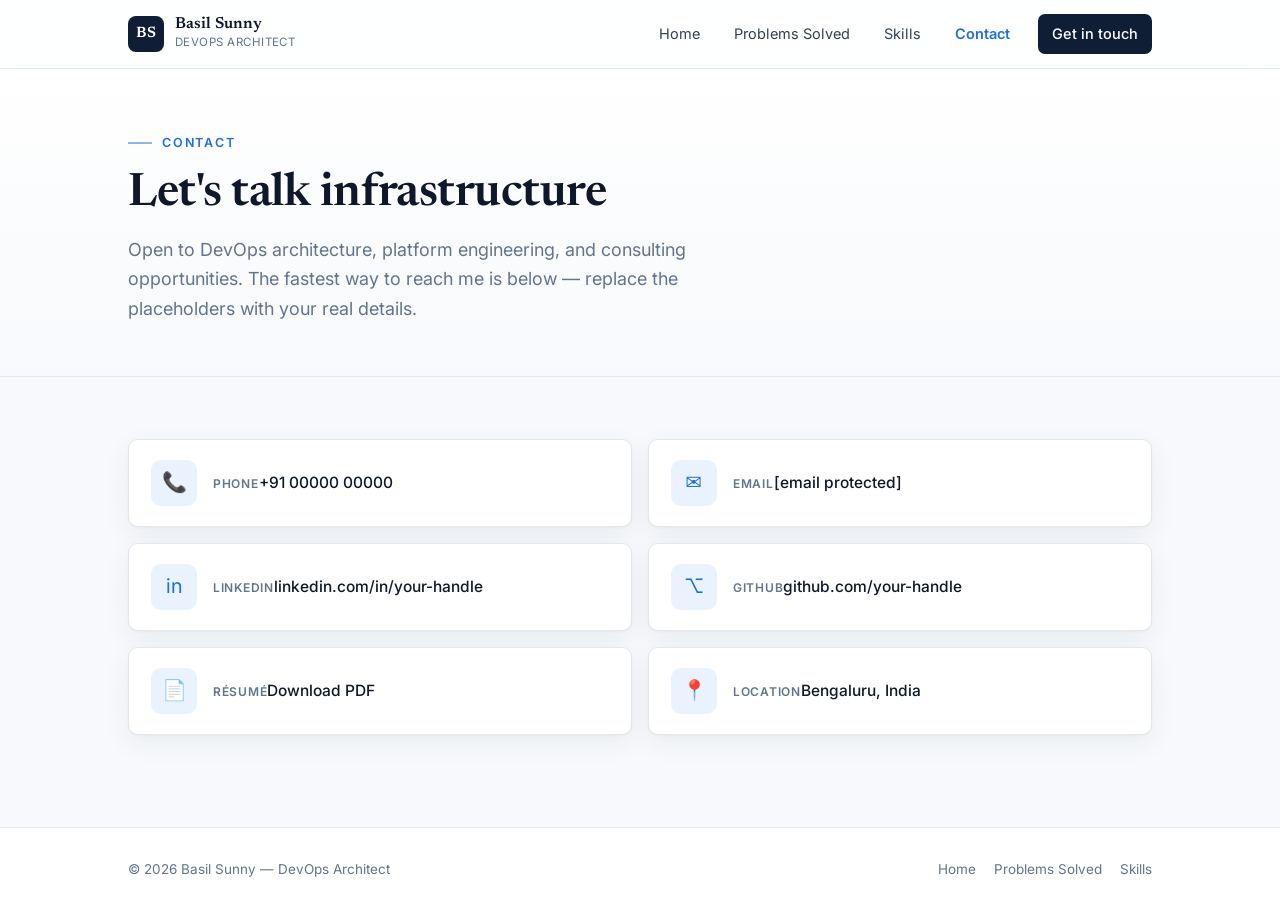
==== contact.html @ 32f5db90 "Improved site" ====
<!DOCTYPE html>
<html lang="en">
<head>
<meta charset="UTF-8">
<meta name="viewport" content="width=device-width, initial-scale=1.0">
<title>Contact — Basil Sunny</title>
<link rel="preconnect" href="https://fonts.googleapis.com">
<link rel="preconnect" href="https://fonts.gstatic.com" crossorigin>
<link href="https://fonts.googleapis.com/css2?family=Inter:wght@400;500;600&family=Newsreader:opsz,wght@6..72,400;6..72,500;6..72,600&display=swap" rel="stylesheet">
<link rel="stylesheet" href="styles.css">
</head>
<body>

<nav class="nav">
  <div class="wrap nav-in">
    <a href="index.html" class="brand">
      <span class="mark">BS</span>
      <span class="who"><b>Basil Sunny</b><span>DevOps Architect</span></span>
    </a>
    <div class="nav-links" id="navlinks">
      <a href="index.html">Home</a>
      <a href="problems.html">Problems Solved</a>
      <a href="skills.html">Skills</a>
      <a href="contact.html" class="active">Contact</a>
      <a href="contact.html" class="nav-cta">Get in touch</a>
    </div>
    <button class="menu-btn" id="menuBtn" aria-label="Menu">≡</button>
  </div>
</nav>

<section class="pagehead">
  <div class="wrap">
    <div class="eyebrow">Contact</div>
    <h1>Let's talk infrastructure</h1>
    <p class="sub">Open to DevOps architecture, platform engineering, and consulting opportunities. The fastest way to reach me is below — replace the placeholders with your real details.</p>
  </div>
</section>

<section>
  <div class="wrap">
    <div class="contact-grid">
      <a class="cwidget reveal" href="tel:+910000000000">
        <span class="ic">📞</span>
        <span><span class="k">Phone</span><span class="v">+91 00000 00000</span></span>
      </a>
      <a class="cwidget reveal" href="mailto:[email protected]">
        <span class="ic">✉️</span>
        <span><span class="k">Email</span><span class="v">[email protected]</span></span>
      </a>
      <a class="cwidget reveal" href="https://linkedin.com/in/your-handle" target="_blank" rel="noopener">
        <span class="ic">in</span>
        <span><span class="k">LinkedIn</span><span class="v">linkedin.com/in/your-handle</span></span>
      </a>
      <a class="cwidget reveal" href="https://github.com/your-handle" target="_blank" rel="noopener">
        <span class="ic">⌥</span>
        <span><span class="k">GitHub</span><span class="v">github.com/your-handle</span></span>
      </a>
      <a class="cwidget reveal" href="resume.pdf">
        <span class="ic">📄</span>
        <span><span class="k">Résumé</span><span class="v">Download PDF</span></span>
      </a>
      <a class="cwidget reveal" href="#">
        <span class="ic">📍</span>
        <span><span class="k">Location</span><span class="v">Bengaluru, India</span></span>
      </a>
    </div>
  </div>
</section>

<footer>
  <div class="wrap foot-in">
    <span>© 2026 Basil Sunny — DevOps Architect</span>
    <div class="fl">
      <a href="index.html">Home</a>
      <a href="problems.html">Problems Solved</a>
      <a href="skills.html">Skills</a>
    </div>
  </div>
</footer>

<script src="app.js"></script>
</body>
</html>
---- styles.css ----
/* ===== Basil Sunny — shared styles (navy + slate, corporate-clean) ===== */
:root{
  --navy:#0f1e34;        /* deep navy ink */
  --navy-2:#16294a;      /* raised navy */
  --slate:#334155;       /* slate text */
  --slate-2:#64748b;     /* muted slate */
  --line:#e2e8f0;        /* hairline */
  --line-2:#cbd5e1;
  --bg:#f7f9fc;          /* page bg */
  --surface:#ffffff;     /* cards */
  --ink:#0f172a;         /* headings */
  --accent:#1d6fdb;      /* corporate blue */
  --accent-dk:#1657ad;
  --gold:#b8893d;        /* restrained accent for seniority cues */
  --radius:10px;
  --shadow:0 1px 2px rgba(15,30,52,.04),0 8px 28px rgba(15,30,52,.06);
}
*{box-sizing:border-box;margin:0;padding:0}
html{scroll-behavior:smooth}
body{
  background:var(--bg);color:var(--slate);
  font-family:"Inter",system-ui,-apple-system,Segoe UI,Roboto,sans-serif;
  line-height:1.65;-webkit-font-smoothing:antialiased;
}
a{color:inherit;text-decoration:none}
.wrap{max-width:1080px;margin:0 auto;padding:0 28px}
h1,h2,h3,h4{color:var(--ink);font-family:"Newsreader","Georgia",serif;font-weight:600;letter-spacing:-.01em;line-height:1.15}

/* ---------- NAV ---------- */
.nav{position:sticky;top:0;z-index:50;background:rgba(255,255,255,.88);
  backdrop-filter:blur(10px);border-bottom:1px solid var(--line)}
.nav-in{display:flex;align-items:center;justify-content:space-between;height:68px}
.brand{display:flex;align-items:center;gap:11px;font-family:"Newsreader",serif}
.brand .mark{width:36px;height:36px;border-radius:8px;background:var(--navy);
  color:#fff;display:grid;place-items:center;font-weight:600;font-size:15px;letter-spacing:.5px}
.brand .who{line-height:1.1}
.brand .who b{display:block;color:var(--ink);font-size:16px;font-weight:600}
.brand .who span{font-family:"Inter",sans-serif;font-size:11.5px;color:var(--slate-2);letter-spacing:.04em;text-transform:uppercase}
.nav-links{display:flex;gap:6px;align-items:center}
.nav-links a{font-size:14.5px;color:var(--slate);padding:8px 14px;border-radius:7px;transition:.18s}
.nav-links a:hover{background:#eef3f9;color:var(--ink)}
.nav-links a.active{color:var(--accent);font-weight:600}
.nav-cta{margin-left:8px;background:var(--navy);color:#fff!important;font-weight:500}
.nav-cta:hover{background:var(--navy-2)!important;color:#fff!important}
.menu-btn{display:none;background:none;border:1px solid var(--line-2);border-radius:7px;
  width:40px;height:40px;font-size:20px;color:var(--ink);cursor:pointer}

/* ---------- HERO / PAGE HEAD ---------- */
.pagehead{background:linear-gradient(180deg,#fff,var(--bg));border-bottom:1px solid var(--line);padding:64px 0 52px}
.eyebrow{font-size:12.5px;letter-spacing:.14em;text-transform:uppercase;color:var(--accent);
  font-weight:600;margin-bottom:14px;display:flex;align-items:center;gap:10px}
.eyebrow::before{content:"";width:24px;height:2px;background:var(--accent);opacity:.5}
.pagehead h1{font-size:clamp(32px,5vw,46px)}
.pagehead .sub{font-size:18px;color:var(--slate-2);max-width:620px;margin-top:14px}

/* ---------- BUTTONS ---------- */
.btn{display:inline-flex;align-items:center;gap:9px;font-size:14.5px;font-weight:500;
  padding:12px 22px;border-radius:8px;border:1px solid transparent;cursor:pointer;transition:.2s}
.btn-primary{background:var(--accent);color:#fff}
.btn-primary:hover{background:var(--accent-dk);box-shadow:0 6px 18px rgba(29,111,219,.28);transform:translateY(-1px)}
.btn-outline{background:#fff;border-color:var(--line-2);color:var(--ink)}
.btn-outline:hover{border-color:var(--accent);color:var(--accent);transform:translateY(-1px)}

/* ---------- SECTIONS ---------- */
section{padding:62px 0}
.sec-head{margin-bottom:34px}
.sec-head .eyebrow{justify-content:flex-start}
.sec-head h2{font-size:clamp(26px,3.6vw,34px)}
.sec-head p{color:var(--slate-2);max-width:640px;margin-top:10px;font-size:16px}

/* ---------- HERO SPLIT ---------- */
.hero{display:grid;grid-template-columns:1fr 300px;gap:54px;align-items:start}
.hero .lede{font-size:17px;color:var(--slate);max-width:560px;margin:18px 0 28px;line-height:1.7}
.hero .ctas{display:flex;gap:13px;flex-wrap:wrap}
.profile-card{background:var(--surface);border:1px solid var(--line);border-radius:var(--radius);
  box-shadow:var(--shadow);overflow:hidden}
.profile-card .ph{height:96px;background:linear-gradient(120deg,var(--navy),var(--navy-2))}
.profile-card .body{padding:0 22px 24px;text-align:center;margin-top:-46px}
.profile-card .avatar{width:92px;height:92px;border-radius:50%;border:4px solid #fff;object-fit:cover;background:#dbe4ef;margin:0 auto}
.profile-card .name{font-family:"Newsreader",serif;font-size:19px;color:var(--ink);font-weight:600;margin-top:12px}
.profile-card .role{font-size:13px;color:var(--accent);font-weight:600;letter-spacing:.02em}
.profile-card ul{list-style:none;margin-top:18px;border-top:1px solid var(--line);padding-top:16px;text-align:left;display:grid;gap:11px;font-size:13.5px}
.profile-card li{display:flex;justify-content:space-between;color:var(--slate-2)}
.profile-card li b{color:var(--ink);font-weight:500}

/* ---------- TIMELINE ---------- */
.timeline{position:relative;margin-left:6px}
.timeline::before{content:"";position:absolute;left:7px;top:6px;bottom:6px;width:2px;background:var(--line)}
.job{position:relative;padding:0 0 30px 38px}
.job:last-child{padding-bottom:0}
.job::before{content:"";position:absolute;left:0;top:5px;width:16px;height:16px;border-radius:50%;
  background:#fff;border:3px solid var(--accent)}
.job .when{font-size:12.5px;color:var(--slate-2);font-weight:500;letter-spacing:.02em}
.job h3{font-size:18px;margin:3px 0 1px}
.job .co{font-size:14px;color:var(--accent);font-weight:600;margin-bottom:9px}
.job ul{margin:0;padding-left:18px;font-size:14.5px;color:var(--slate);display:grid;gap:5px}
.job ul li::marker{color:var(--line-2)}

/* ---------- CARDS GRID ---------- */
.grid{display:grid;gap:18px}
.grid.cols-2{grid-template-columns:1fr 1fr}
.grid.cols-3{grid-template-columns:repeat(3,1fr)}
.card{background:var(--surface);border:1px solid var(--line);border-radius:var(--radius);
  padding:26px;box-shadow:var(--shadow);transition:.22s}
.card:hover{transform:translateY(-3px);box-shadow:0 12px 34px rgba(15,30,52,.10);border-color:var(--line-2)}

/* problem widget */
.problem .tag{display:inline-block;font-size:11.5px;font-weight:600;letter-spacing:.06em;text-transform:uppercase;
  color:var(--accent);background:#eaf2fd;border-radius:5px;padding:4px 10px;margin-bottom:14px}
.problem h3{font-size:19px;margin-bottom:10px}
.problem .lbl{font-size:12px;font-weight:600;letter-spacing:.06em;text-transform:uppercase;color:var(--slate-2);margin:14px 0 4px}
.problem p{font-size:14.5px;color:var(--slate)}
.problem .stack{margin-top:16px;display:flex;gap:7px;flex-wrap:wrap}
.problem .stack span{font-size:11.5px;color:var(--slate-2);background:var(--bg);border:1px solid var(--line);border-radius:5px;padding:4px 9px}
.editable{outline:none;border-radius:4px;transition:.15s}
.editable:focus{background:#fffbe9;box-shadow:0 0 0 2px var(--gold)}
.edit-hint{font-size:12.5px;color:var(--slate-2);background:#fff;border:1px dashed var(--line-2);
  border-radius:8px;padding:11px 16px;margin-bottom:26px;display:flex;align-items:center;gap:9px}

/* contact widgets */
.contact-grid{display:grid;grid-template-columns:repeat(2,1fr);gap:16px}
.cwidget{display:flex;align-items:center;gap:16px;background:var(--surface);border:1px solid var(--line);
  border-radius:var(--radius);padding:20px 22px;box-shadow:var(--shadow);transition:.2s}
.cwidget:hover{transform:translateY(-2px);border-color:var(--accent);box-shadow:0 10px 28px rgba(29,111,219,.12)}
.cwidget .ic{width:46px;height:46px;border-radius:10px;flex-shrink:0;display:grid;place-items:center;
  background:#eaf2fd;color:var(--accent);font-size:20px}
.cwidget .k{font-size:12px;letter-spacing:.06em;text-transform:uppercase;color:var(--slate-2);font-weight:600}
.cwidget .v{font-size:15.5px;color:var(--ink);font-weight:500;margin-top:1px;word-break:break-word}

/* skill placeholder */
.soon{text-align:center;padding:70px 24px;background:var(--surface);border:1px dashed var(--line-2);
  border-radius:var(--radius)}
.soon .ic{font-size:34px}
.soon h3{font-size:22px;margin:14px 0 8px}
.soon p{color:var(--slate-2);max-width:440px;margin:0 auto}

/* ---------- FOOTER ---------- */
footer{border-top:1px solid var(--line);background:#fff;padding:30px 0;margin-top:30px}
.foot-in{display:flex;justify-content:space-between;align-items:center;flex-wrap:wrap;gap:12px;
  font-size:13.5px;color:var(--slate-2)}
.foot-in .fl{display:flex;gap:18px}
.foot-in a:hover{color:var(--accent)}

/* reveal */
.reveal{opacity:0;transform:translateY(16px);transition:opacity .55s ease,transform .55s ease}
.reveal.in{opacity:1;transform:none}

/* ---------- RESPONSIVE ---------- */
@media(max-width:880px){
  .hero{grid-template-columns:1fr}
  .profile-card{max-width:340px}
  .nav-links{display:none}
  .menu-btn{display:grid;place-items:center}
  .nav-links.open{display:flex;position:absolute;top:68px;left:0;right:0;flex-direction:column;
    align-items:stretch;background:#fff;border-bottom:1px solid var(--line);padding:14px 28px;gap:4px}
  .nav-links.open a{padding:11px 14px}
  .nav-cta{margin-left:0}
}
@media(max-width:680px){
  .grid.cols-2,.grid.cols-3,.contact-grid{grid-template-columns:1fr}
}
@media(prefers-reduced-motion:reduce){*{animation:none!important;transition:none!important}.reveal{opacity:1;transform:none}}
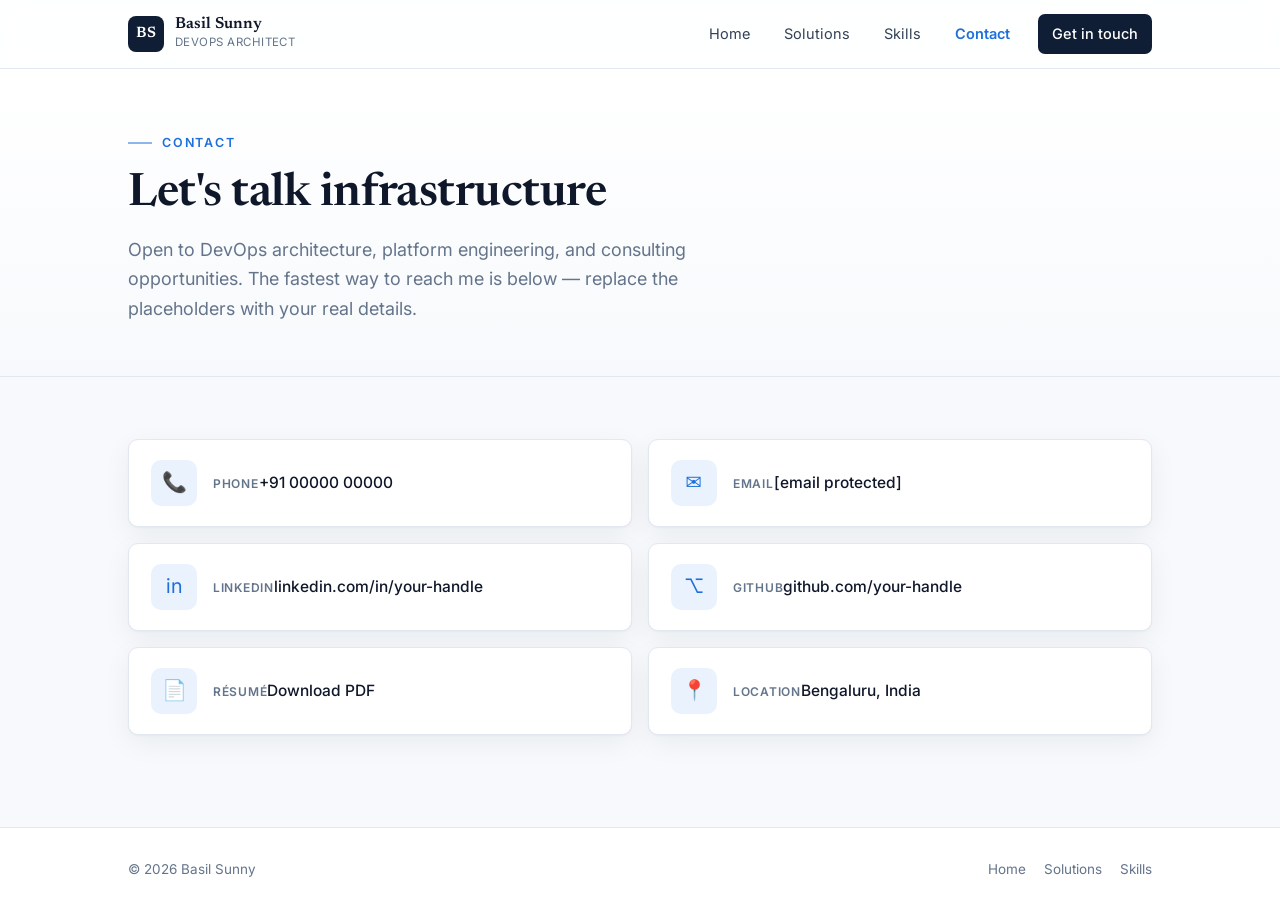
==== commit ba713ebc: "Improved site" ====
--- a/contact.html
+++ b/contact.html
@@ -19,7 +19,7 @@
     </a>
     <div class="nav-links" id="navlinks">
       <a href="index.html">Home</a>
-      <a href="problems.html">Problems Solved</a>
+      <a href="problems.html">Solutions</a>
       <a href="skills.html">Skills</a>
       <a href="contact.html" class="active">Contact</a>
       <a href="contact.html" class="nav-cta">Get in touch</a>
@@ -69,10 +69,10 @@
 
 <footer>
   <div class="wrap foot-in">
-    <span>© 2026 Basil Sunny — DevOps Architect</span>
+    <span>© 2026 Basil Sunny</span>
     <div class="fl">
       <a href="index.html">Home</a>
-      <a href="problems.html">Problems Solved</a>
+      <a href="problems.html">Solutions</a>
       <a href="skills.html">Skills</a>
     </div>
   </div>
--- a/styles.css
+++ b/styles.css
@@ -50,6 +50,7 @@
 .eyebrow{font-size:12.5px;letter-spacing:.14em;text-transform:uppercase;color:var(--accent);
   font-weight:600;margin-bottom:14px;display:flex;align-items:center;gap:10px}
 .eyebrow::before{content:"";width:24px;height:2px;background:var(--accent);opacity:.5}
+.greeting{font-size:16px;color:var(--slate-2);margin-bottom:8px}
 .pagehead h1{font-size:clamp(32px,5vw,46px)}
 .pagehead .sub{font-size:18px;color:var(--slate-2);max-width:620px;margin-top:14px}
 
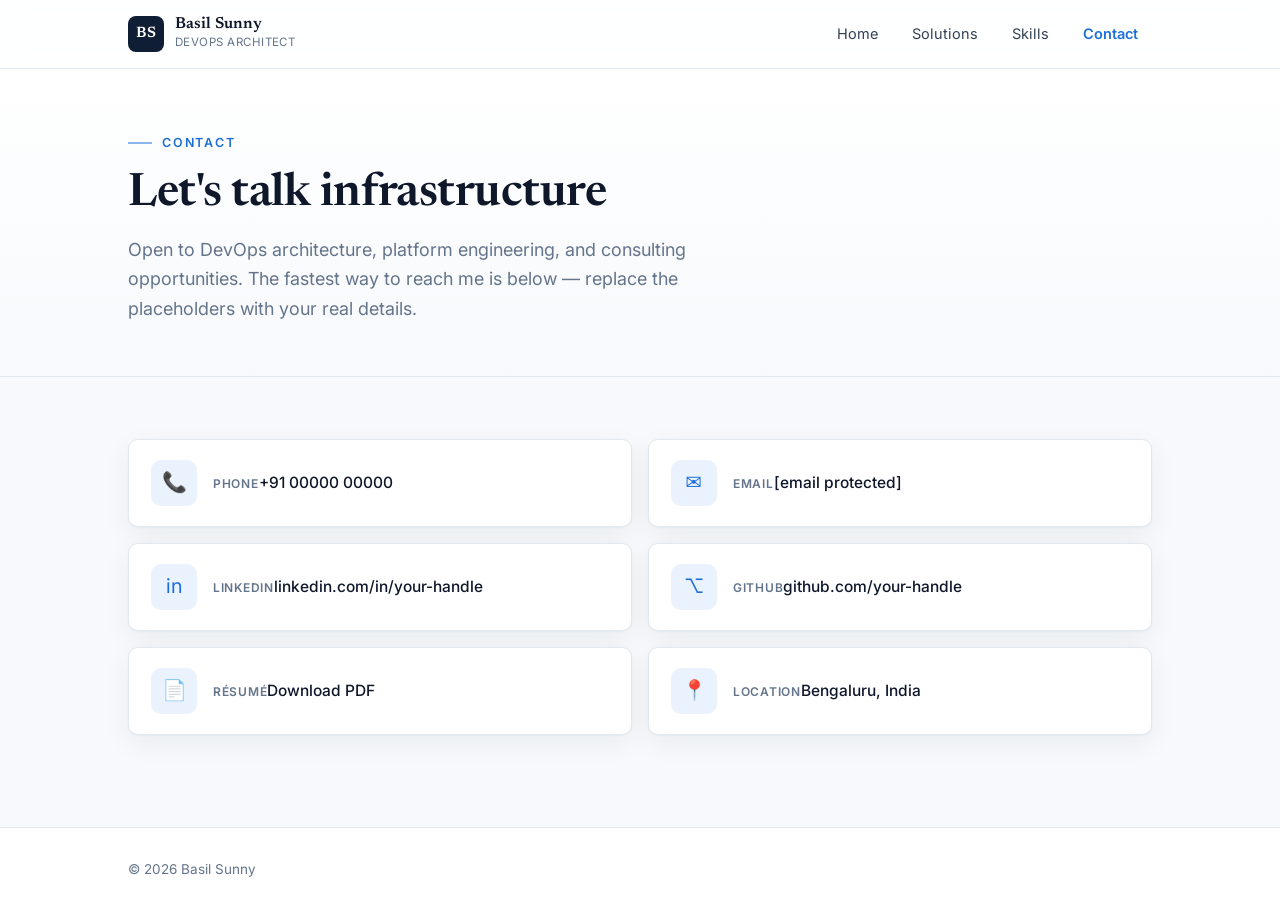
==== commit bdd5a780: "Improved site" ====
--- a/contact.html
+++ b/contact.html
@@ -22,7 +22,6 @@
       <a href="problems.html">Solutions</a>
       <a href="skills.html">Skills</a>
       <a href="contact.html" class="active">Contact</a>
-      <a href="contact.html" class="nav-cta">Get in touch</a>
     </div>
     <button class="menu-btn" id="menuBtn" aria-label="Menu">≡</button>
   </div>
@@ -70,11 +69,6 @@
 <footer>
   <div class="wrap foot-in">
     <span>© 2026 Basil Sunny</span>
-    <div class="fl">
-      <a href="index.html">Home</a>
-      <a href="problems.html">Solutions</a>
-      <a href="skills.html">Skills</a>
-    </div>
   </div>
 </footer>
 
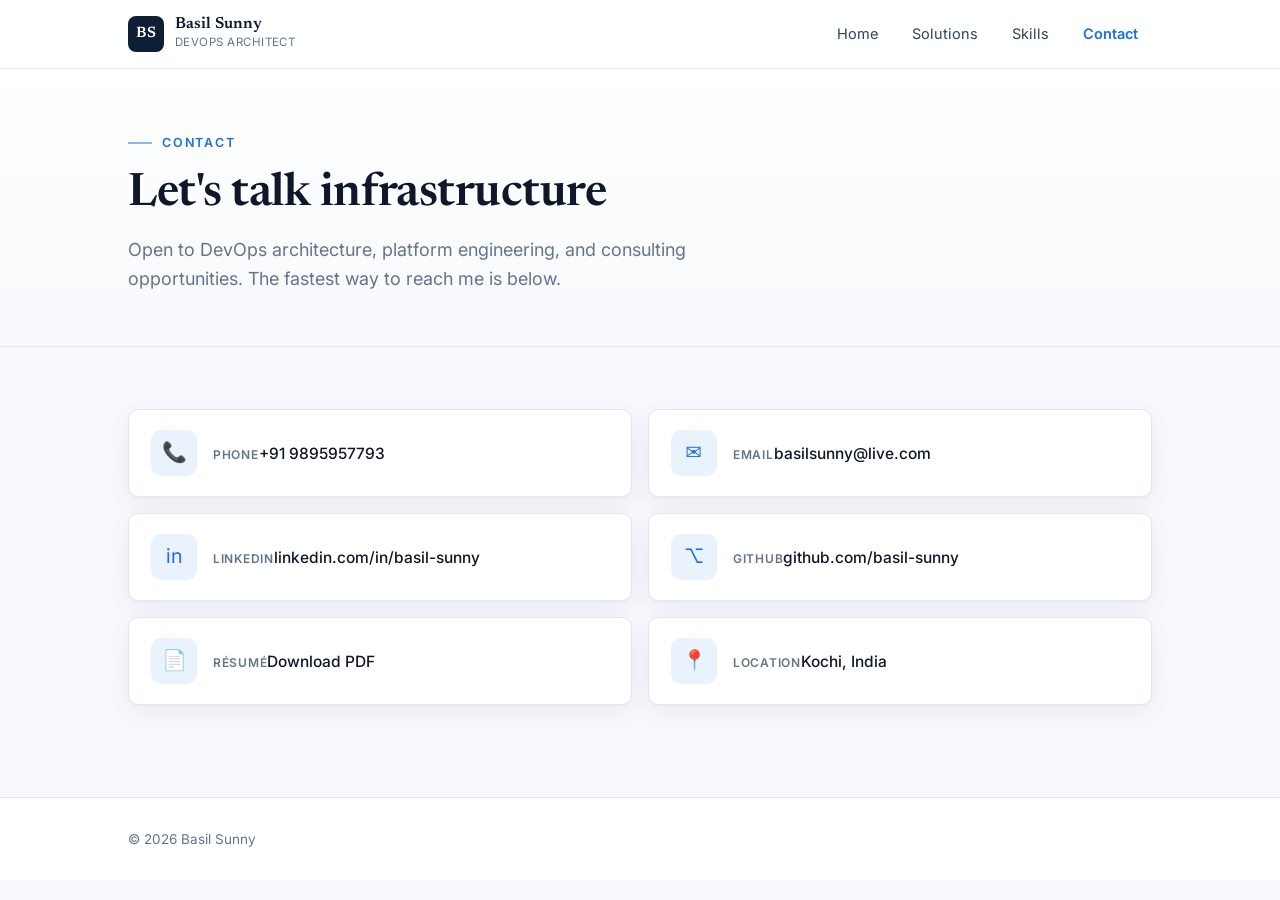
==== commit 5f794b45: "Improved site" ====
--- a/contact.html
+++ b/contact.html
@@ -31,28 +31,28 @@
   <div class="wrap">
     <div class="eyebrow">Contact</div>
     <h1>Let's talk infrastructure</h1>
-    <p class="sub">Open to DevOps architecture, platform engineering, and consulting opportunities. The fastest way to reach me is below — replace the placeholders with your real details.</p>
+    <p class="sub">Open to DevOps architecture, platform engineering, and consulting opportunities. The fastest way to reach me is below.</p>
   </div>
 </section>
 
 <section>
   <div class="wrap">
     <div class="contact-grid">
-      <a class="cwidget reveal" href="tel:+910000000000">
+      <a class="cwidget reveal" href="tel:+919895957793">
         <span class="ic">📞</span>
-        <span><span class="k">Phone</span><span class="v">+91 00000 00000</span></span>
+        <span><span class="k">Phone</span><span class="v">+91 9895957793</span></span>
       </a>
-      <a class="cwidget reveal" href="mailto:[email protected]">
+      <a class="cwidget reveal" href="mailto:basilsunny@live.com">
         <span class="ic">✉️</span>
-        <span><span class="k">Email</span><span class="v">[email protected]</span></span>
+        <span><span class="k">Email</span><span class="v">basilsunny@live.com</span></span>
       </a>
-      <a class="cwidget reveal" href="https://linkedin.com/in/your-handle" target="_blank" rel="noopener">
+      <a class="cwidget reveal" href="https://linkedin.com/in/basil-sunny" target="_blank" rel="noopener">
         <span class="ic">in</span>
-        <span><span class="k">LinkedIn</span><span class="v">linkedin.com/in/your-handle</span></span>
+        <span><span class="k">LinkedIn</span><span class="v">linkedin.com/in/basil-sunny</span></span>
       </a>
-      <a class="cwidget reveal" href="https://github.com/your-handle" target="_blank" rel="noopener">
+      <a class="cwidget reveal" href="https://github.com/basil-sunny" target="_blank" rel="noopener">
         <span class="ic">⌥</span>
-        <span><span class="k">GitHub</span><span class="v">github.com/your-handle</span></span>
+        <span><span class="k">GitHub</span><span class="v">github.com/basil-sunny</span></span>
       </a>
       <a class="cwidget reveal" href="resume.pdf">
         <span class="ic">📄</span>
@@ -60,7 +60,7 @@
       </a>
       <a class="cwidget reveal" href="#">
         <span class="ic">📍</span>
-        <span><span class="k">Location</span><span class="v">Bengaluru, India</span></span>
+        <span><span class="k">Location</span><span class="v">Kochi, India</span></span>
       </a>
     </div>
   </div>
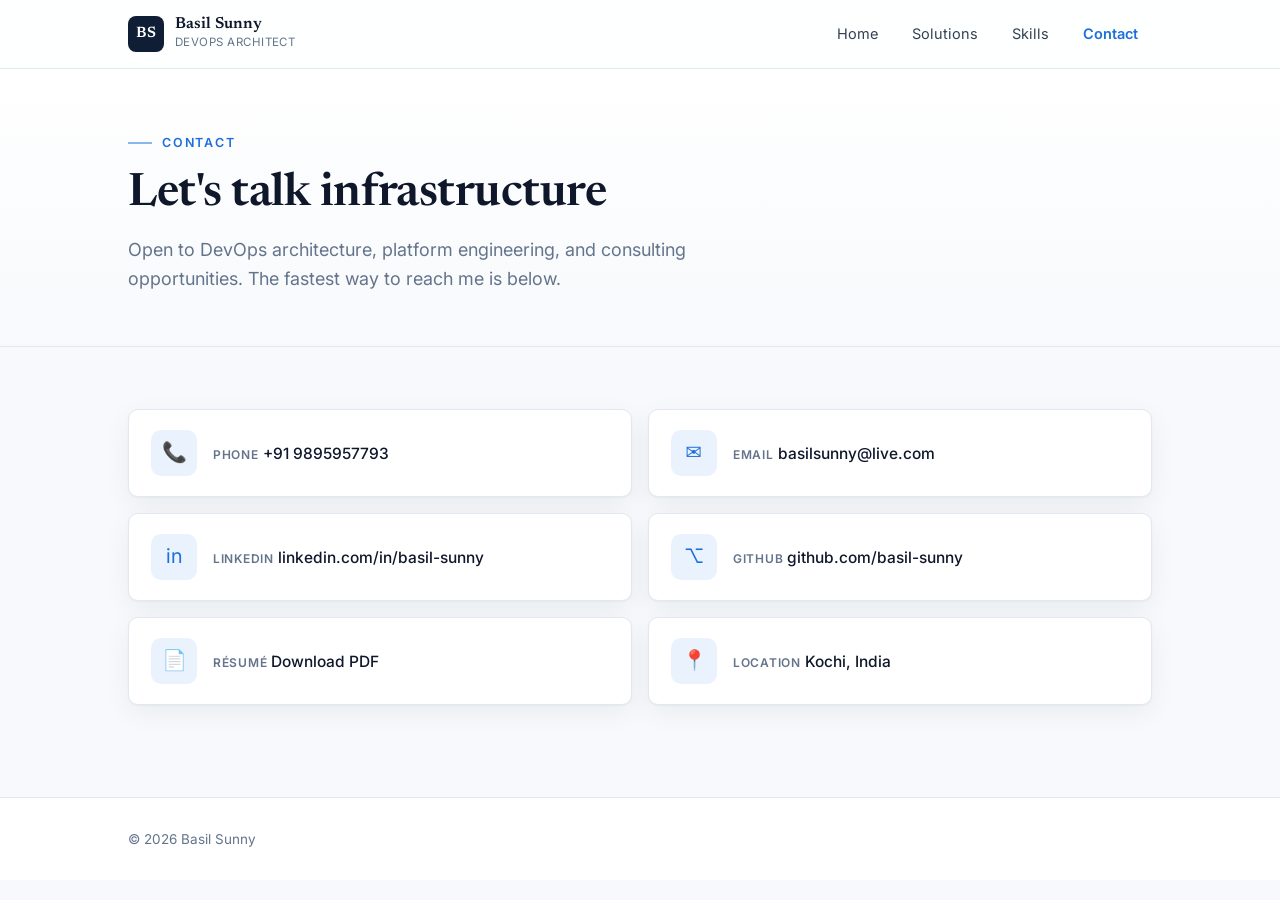
==== commit dcbac22f: "Improved site" ====
--- a/contact.html
+++ b/contact.html
@@ -4,6 +4,7 @@
 <meta charset="UTF-8">
 <meta name="viewport" content="width=device-width, initial-scale=1.0">
 <title>Contact — Basil Sunny</title>
+<link rel="icon" href="favicon.svg" type="image/svg+xml">
 <link rel="preconnect" href="https://fonts.googleapis.com">
 <link rel="preconnect" href="https://fonts.gstatic.com" crossorigin>
 <link href="https://fonts.googleapis.com/css2?family=Inter:wght@400;500;600&family=Newsreader:opsz,wght@6..72,400;6..72,500;6..72,600&display=swap" rel="stylesheet">
@@ -40,27 +41,27 @@
     <div class="contact-grid">
       <a class="cwidget reveal" href="tel:+919895957793">
         <span class="ic">📞</span>
-        <span><span class="k">Phone</span><span class="v">+91 9895957793</span></span>
+        <span><span class="k">Phone</span><span class="v"> +91 9895957793</span></span>
       </a>
       <a class="cwidget reveal" href="mailto:basilsunny@live.com">
         <span class="ic">✉️</span>
-        <span><span class="k">Email</span><span class="v">basilsunny@live.com</span></span>
+        <span><span class="k">Email</span><span class="v"> basilsunny@live.com</span></span>
       </a>
       <a class="cwidget reveal" href="https://linkedin.com/in/basil-sunny" target="_blank" rel="noopener">
         <span class="ic">in</span>
-        <span><span class="k">LinkedIn</span><span class="v">linkedin.com/in/basil-sunny</span></span>
+        <span><span class="k">LinkedIn</span><span class="v"> linkedin.com/in/basil-sunny</span></span>
       </a>
       <a class="cwidget reveal" href="https://github.com/basil-sunny" target="_blank" rel="noopener">
         <span class="ic">⌥</span>
-        <span><span class="k">GitHub</span><span class="v">github.com/basil-sunny</span></span>
+        <span><span class="k">GitHub</span><span class="v"> github.com/basil-sunny</span></span>
       </a>
       <a class="cwidget reveal" href="resume.pdf">
         <span class="ic">📄</span>
-        <span><span class="k">Résumé</span><span class="v">Download PDF</span></span>
+        <span><span class="k">Résumé</span><span class="v"> Download PDF</span></span>
       </a>
       <a class="cwidget reveal" href="#">
         <span class="ic">📍</span>
-        <span><span class="k">Location</span><span class="v">Kochi, India</span></span>
+        <span><span class="k">Location</span><span class="v"> Kochi, India</span></span>
       </a>
     </div>
   </div>
--- a/styles.css
+++ b/styles.css
@@ -113,8 +113,6 @@
 .problem p{font-size:14.5px;color:var(--slate)}
 .problem .stack{margin-top:16px;display:flex;gap:7px;flex-wrap:wrap}
 .problem .stack span{font-size:11.5px;color:var(--slate-2);background:var(--bg);border:1px solid var(--line);border-radius:5px;padding:4px 9px}
-.editable{outline:none;border-radius:4px;transition:.15s}
-.editable:focus{background:#fffbe9;box-shadow:0 0 0 2px var(--gold)}
 .edit-hint{font-size:12.5px;color:var(--slate-2);background:#fff;border:1px dashed var(--line-2);
   border-radius:8px;padding:11px 16px;margin-bottom:26px;display:flex;align-items:center;gap:9px}
 
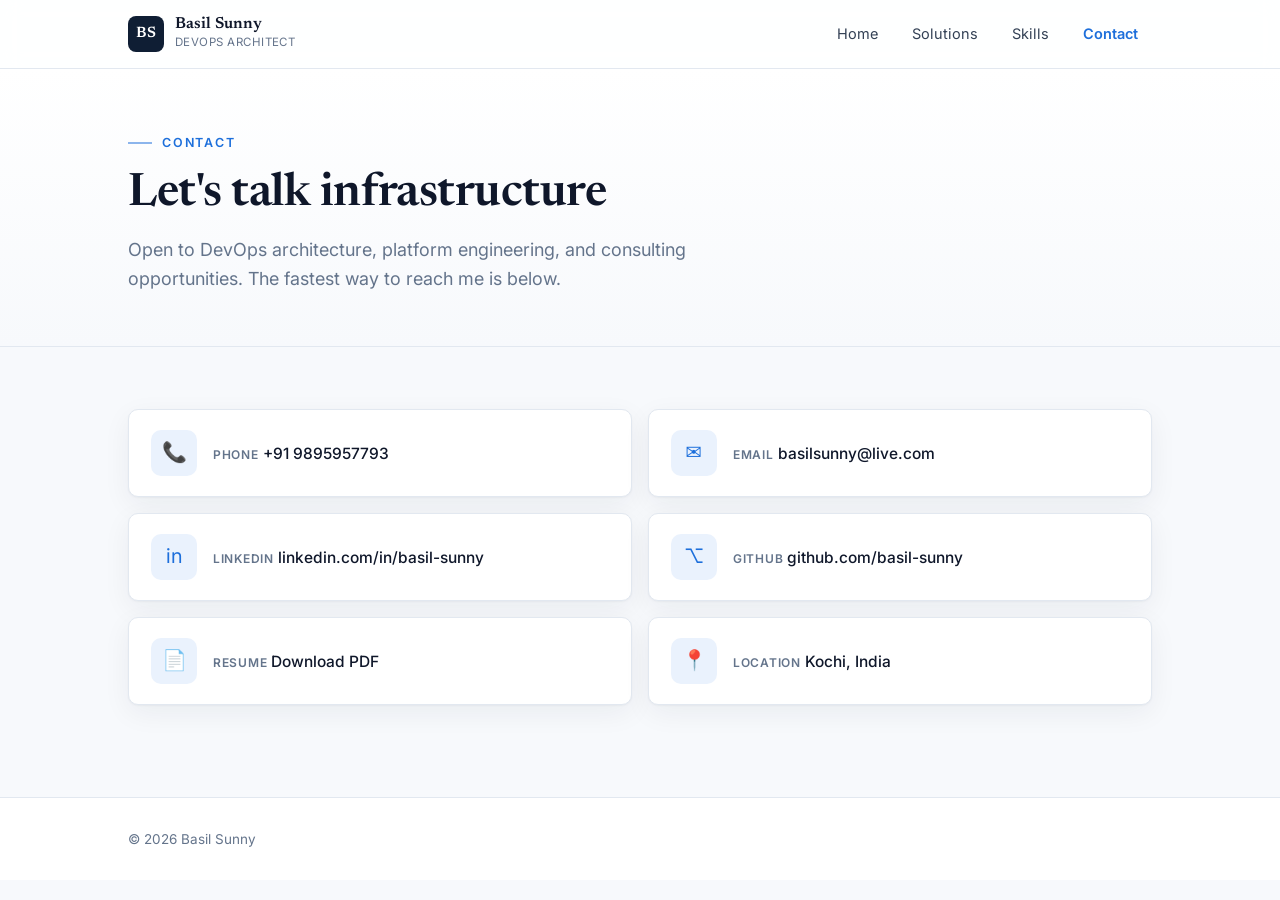
==== commit a9e8913e: "Improved site" ====
--- a/contact.html
+++ b/contact.html
@@ -57,7 +57,7 @@
       </a>
       <a class="cwidget reveal" href="resume.pdf">
         <span class="ic">📄</span>
-        <span><span class="k">Résumé</span><span class="v"> Download PDF</span></span>
+        <span><span class="k">Resume</span><span class="v"> Download PDF</span></span>
       </a>
       <a class="cwidget reveal" href="#">
         <span class="ic">📍</span>
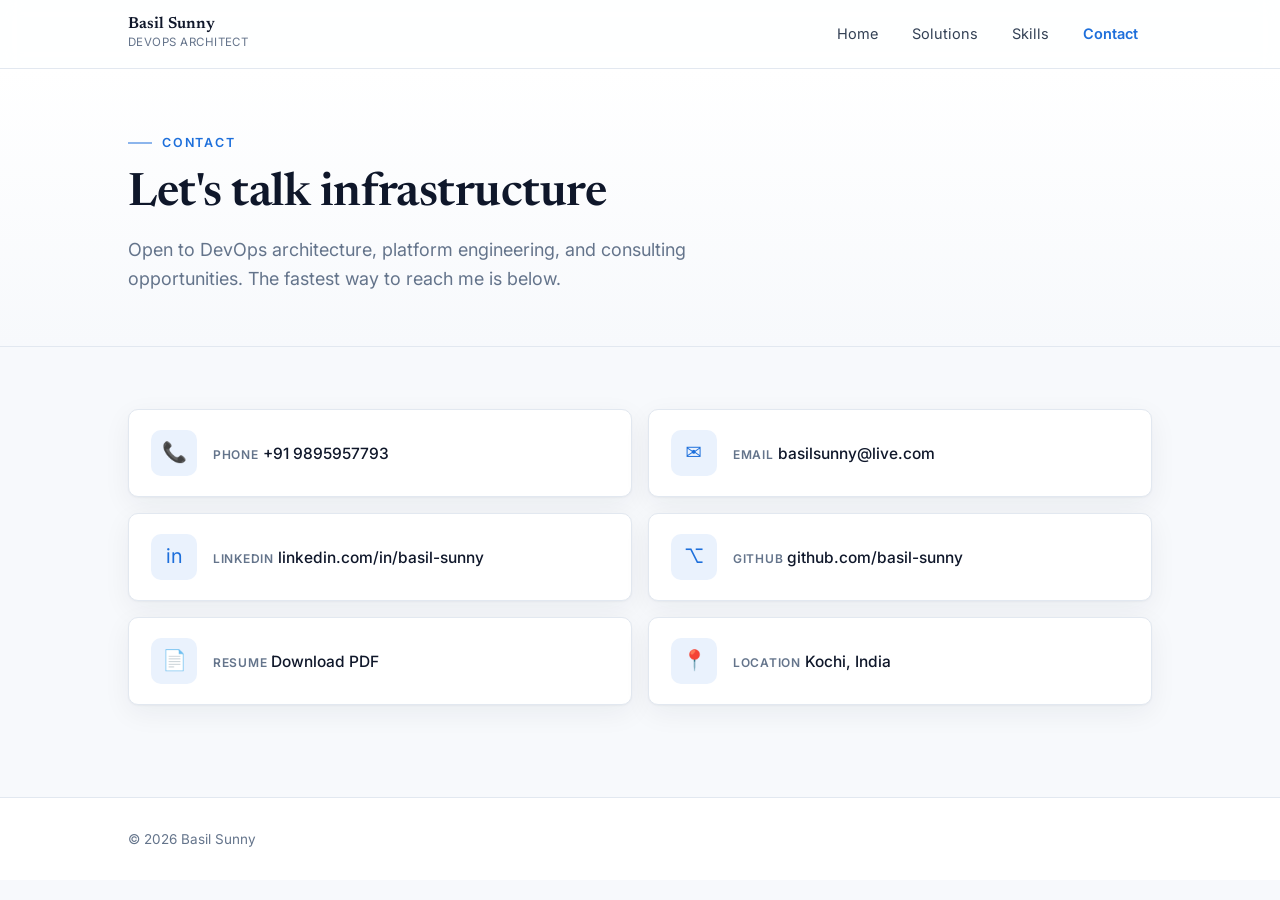
==== commit 1625c046: "Improved Site" ====
--- a/contact.html
+++ b/contact.html
@@ -15,7 +15,6 @@
 <nav class="nav">
   <div class="wrap nav-in">
     <a href="index.html" class="brand">
-      <span class="mark">BS</span>
       <span class="who"><b>Basil Sunny</b><span>DevOps Architect</span></span>
     </a>
     <div class="nav-links" id="navlinks">
